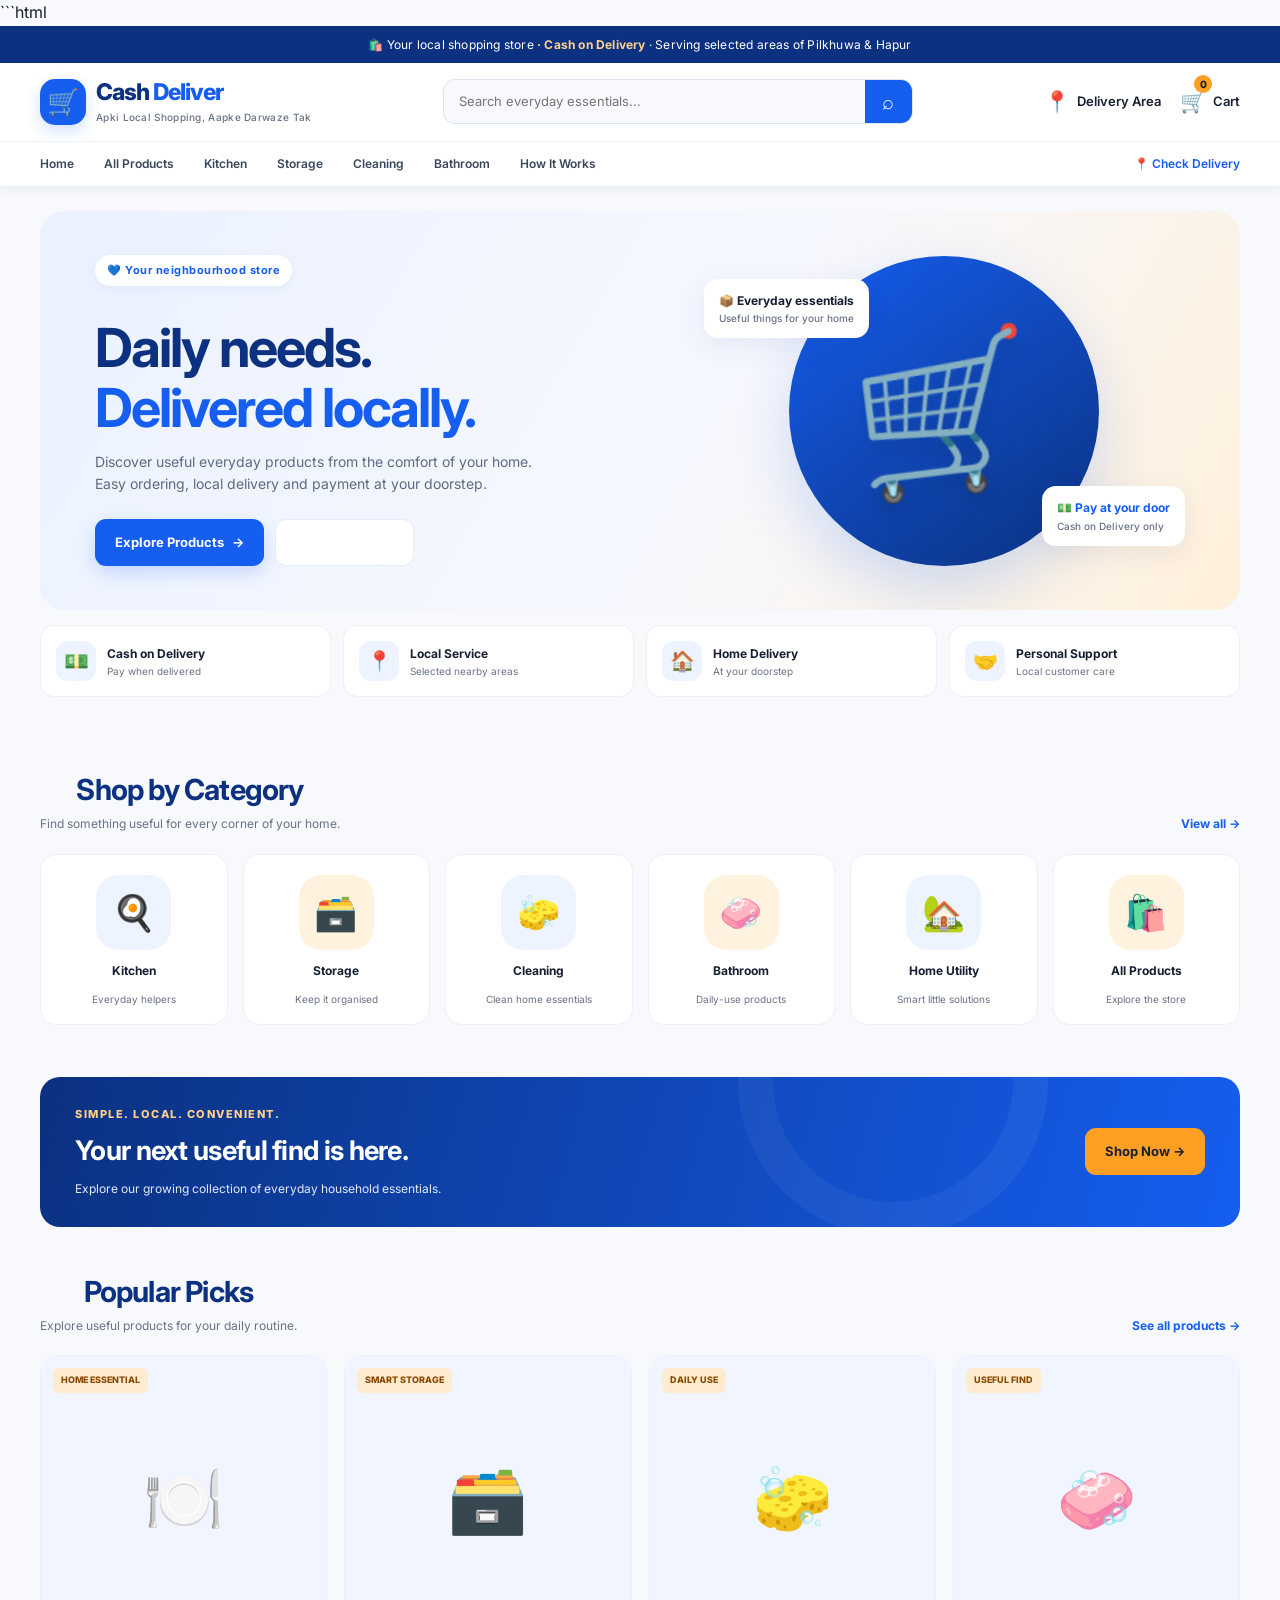
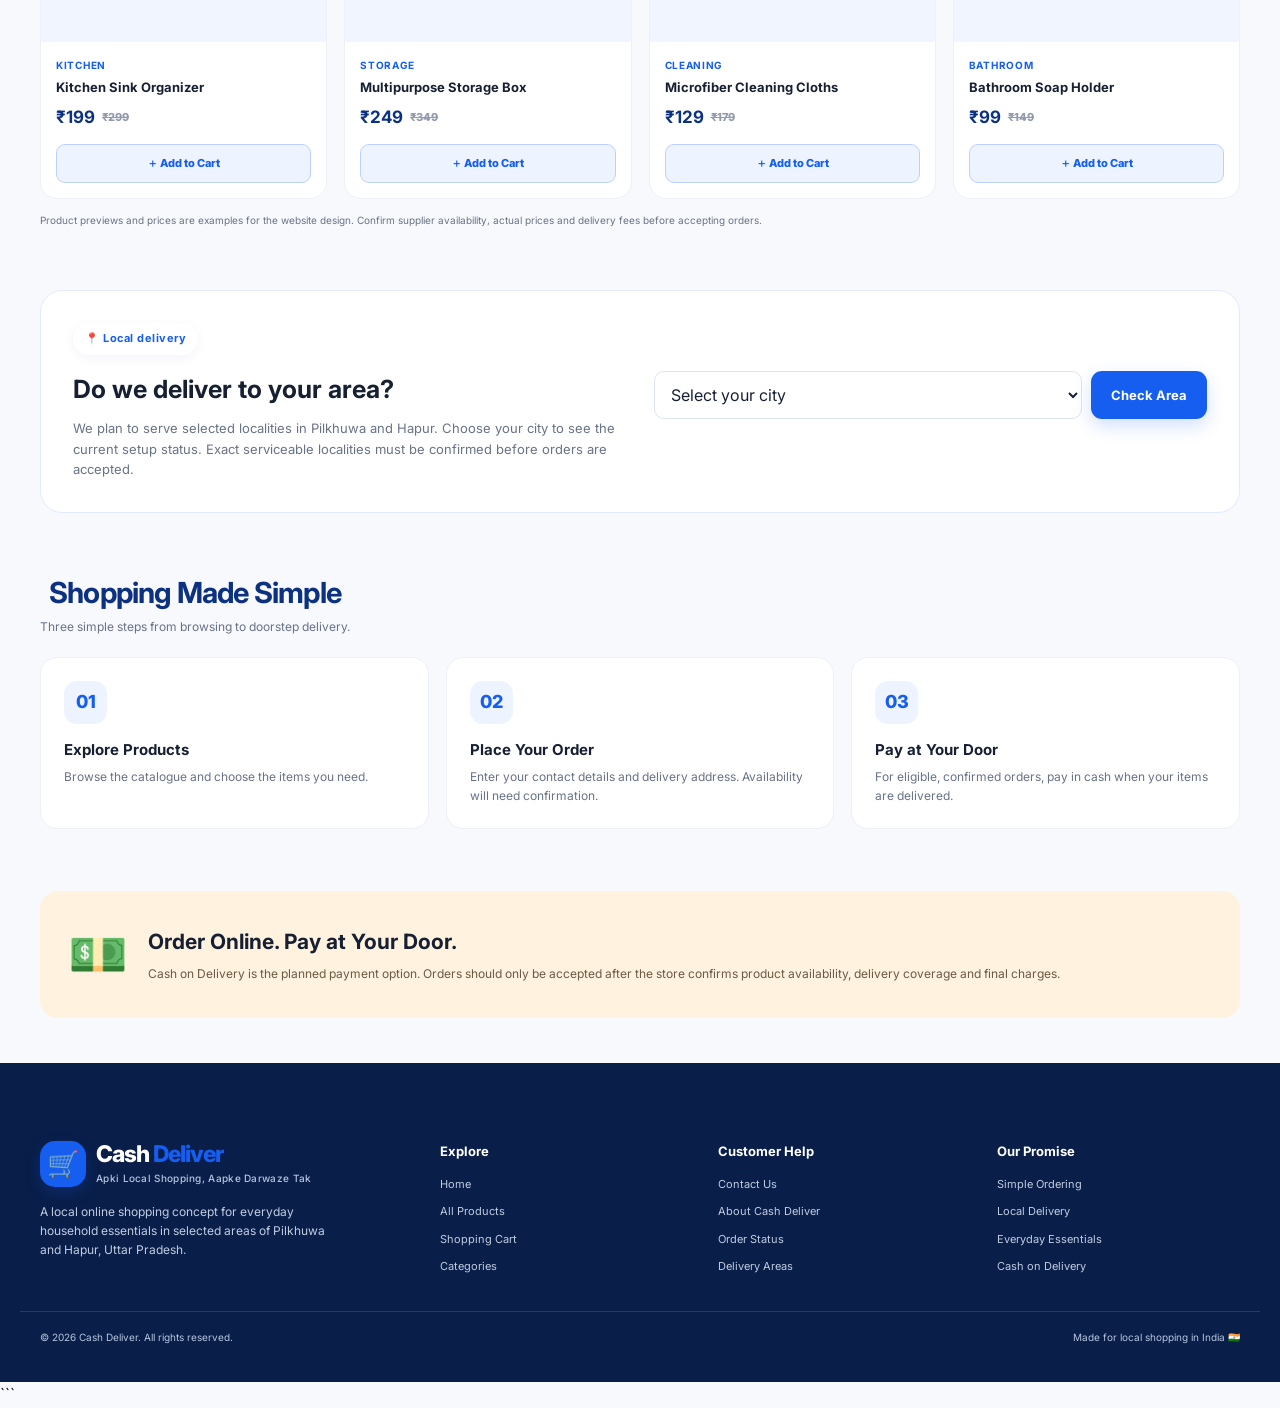
==== index.html @ 57587065 "Update Website" ====
```html
<!DOCTYPE html>
<html lang="en">
<head>
  <meta charset="UTF-8">
  <meta name="viewport" content="width=device-width, initial-scale=1.0">
  <meta name="theme-color" content="#155eef">
  <meta name="description" content="Cash Deliver — shop everyday essentials online in selected areas of Pilkhuwa and Hapur. Pay cash on delivery.">
  <title>Cash Deliver | Apki Local Shopping</title>

  <link rel="preconnect" href="https://fonts.googleapis.com">
  <link rel="preconnect" href="https://fonts.gstatic.com" crossorigin>
  <link href="https://fonts.googleapis.com/css2?family=Inter:wght@400;500;600;700;800&display=swap" rel="stylesheet">
  <link rel="stylesheet" href="css/style.css">

  <style>
    :root {
      --blue: #155eef;
      --dark-blue: #0b3180;
      --orange: #ff9f24;
      --text: #172033;
      --muted: #697386;
      --light: #f5f8ff;
      --border: #e7ebf3;
      --white: #fff;
      --radius: 18px;
      --shadow: 0 8px 28px rgba(25, 57, 112, .08);
    }

    * { box-sizing: border-box; }
    html { scroll-behavior: smooth; scroll-padding-top: 130px; }
    body {
      margin: 0;
      font-family: 'Inter', sans-serif;
      color: var(--text);
      background: #f7f9fd;
      line-height: 1.6;
    }
    a { color: inherit; text-decoration: none; }
    button, input { font: inherit; }
    button, a { -webkit-tap-highlight-color: transparent; }
    img { max-width: 100%; display: block; }

    .container {
      width: min(1200px, calc(100% - 36px));
      margin: auto;
    }

    .announcement {
      background: var(--dark-blue);
      color: white;
      text-align: center;
      padding: 9px 12px;
      font-size: 12px;
      letter-spacing: .2px;
    }
    .announcement strong { color: #ffd18b; }

    .header {
      background: white;
      position: sticky;
      top: 0;
      z-index: 50;
      box-shadow: 0 2px 12px rgba(10, 35, 80, .06);
    }
    .header-main {
      min-height: 78px;
      display: flex;
      align-items: center;
      justify-content: space-between;
      gap: 22px;
    }
    .brand {
      display: inline-flex;
      align-items: center;
      gap: 10px;
      flex-shrink: 0;
    }
    .brand-icon {
      width: 46px;
      height: 46px;
      border-radius: 15px;
      background: var(--blue);
      color: white;
      display: grid;
      place-items: center;
      font-size: 26px;
      box-shadow: 0 6px 15px #155eef30;
    }
    .brand-name {
      font-size: 23px;
      font-weight: 800;
      letter-spacing: -1px;
      line-height: 1.15;
    }
    .brand-name span { color: var(--blue); }
    .brand-tagline {
      display: block;
      color: var(--muted);
      font-size: 10px;
      font-weight: 500;
      letter-spacing: .3px;
      margin-top: 3px;
    }

    .search-form {
      display: flex;
      flex: 1;
      max-width: 470px;
      height: 45px;
      border: 1px solid #dce4f2;
      background: #f7f9fd;
      border-radius: 12px;
      overflow: hidden;
    }
    .search-form input {
      width: 100%;
      min-width: 0;
      padding: 0 15px;
      border: 0;
      outline: none;
      background: transparent;
      color: var(--text);
      font-size: 13px;
    }
    .search-form button {
      width: 52px;
      border: 0;
      background: var(--blue);
      color: white;
      font-size: 20px;
      cursor: pointer;
    }
    .header-actions {
      display: flex;
      align-items: center;
      gap: 19px;
    }
    .header-action {
      display: inline-flex;
      align-items: center;
      gap: 7px;
      font-size: 13px;
      font-weight: 600;
      white-space: nowrap;
    }
    .header-action .symbol { font-size: 21px; }
    .cart-link { position: relative; }
    .cart-count {
      position: absolute;
      top: -10px;
      left: 14px;
      min-width: 18px;
      height: 18px;
      padding: 0 4px;
      display: grid;
      place-items: center;
      border-radius: 99px;
      background: var(--orange);
      color: #182033;
      font-size: 10px;
      font-weight: 800;
    }

    .nav-row { border-top: 1px solid #f0f2f7; }
    .nav {
      display: flex;
      align-items: center;
      gap: 30px;
      min-height: 44px;
      overflow-x: auto;
      scrollbar-width: none;
    }
    .nav::-webkit-scrollbar { display: none; }
    .nav a {
      color: #39465c;
      font-size: 12px;
      font-weight: 600;
      white-space: nowrap;
    }
    .nav a:hover { color: var(--blue); }
    .nav .delivery-nav { margin-left: auto; color: var(--blue); }

    .hero-wrap { padding: 24px 0 14px; }
    .hero {
      position: relative;
      min-height: 390px;
      display: grid;
      grid-template-columns: 1.1fr .9fr;
      align-items: center;
      gap: 20px;
      overflow: hidden;
      padding: 44px 55px;
      border-radius: 25px;
      background: linear-gradient(120deg, #eaf1ff, #f6f8ff 55%, #fff0da);
    }
    .hero-copy { position: relative; z-index: 2; }
    .eyebrow {
      display: inline-flex;
      align-items: center;
      gap: 7px;
      padding: 7px 12px;
      border-radius: 99px;
      background: white;
      color: var(--blue);
      font-size: 11px;
      font-weight: 700;
      box-shadow: 0 3px 12px #0b31800d;
    }
    .hero h1 {
      max-width: 540px;
      margin: 18px 0 14px;
      font-size: clamp(34px, 4.2vw, 55px);
      line-height: 1.1;
      letter-spacing: -2px;
    }
    .hero h1 span { color: var(--blue); }
    .hero p {
      max-width: 440px;
      margin: 0 0 24px;
      color: #5e6b80;
      font-size: 14px;
    }
    .hero-buttons { display: flex; flex-wrap: wrap; gap: 11px; }
    .btn {
      display: inline-flex;
      justify-content: center;
      align-items: center;
      gap: 8px;
      padding: 12px 19px;
      border: 1px solid transparent;
      border-radius: 11px;
      font-size: 13px;
      font-weight: 700;
      cursor: pointer;
      transition: transform .2s, box-shadow .2s;
    }
    .btn:hover { transform: translateY(-2px); }
    .btn-primary {
      color: white;
      background: var(--blue);
      box-shadow: 0 7px 18px #155eef30;
    }
    .btn-secondary { background: white; border-color: var(--border); }
    .hero-art {
      position: relative;
      min-height: 280px;
      display: grid;
      place-items: center;
    }
    .hero-circle {
      width: min(310px, 100%);
      aspect-ratio: 1;
      border-radius: 50%;
      background: linear-gradient(145deg, #155eef, #0b3180);
      display: grid;
      place-items: center;
      box-shadow: 0 25px 60px #155eef30;
    }
    .hero-cart {
      font-size: clamp(90px, 12vw, 150px);
      filter: drop-shadow(0 12px 8px #061e5033);
      transform: rotate(-7deg);
    }
    .floating-note {
      position: absolute;
      padding: 12px 15px;
      border-radius: 14px;
      background: white;
      box-shadow: var(--shadow);
      font-size: 12px;
      font-weight: 700;
    }
    .floating-note small {
      display: block;
      color: var(--muted);
      font-size: 10px;
      font-weight: 500;
    }
    .note-one { top: 23px; left: 0; }
    .note-two { bottom: 20px; right: 0; }
    .note-two strong { color: var(--blue); }

    .trust-strip {
      display: grid;
      grid-template-columns: repeat(4, 1fr);
      gap: 12px;
      margin: 15px 0 34px;
    }
    .trust-item {
      display: flex;
      align-items: center;
      gap: 11px;
      padding: 15px;
      background: white;
      border: 1px solid #edf0f7;
      border-radius: 14px;
    }
    .trust-icon {
      flex-shrink: 0;
      width: 40px;
      height: 40px;
      display: grid;
      place-items: center;
      border-radius: 12px;
      background: #edf3ff;
      font-size: 20px;
    }
    .trust-item strong { display: block; font-size: 12px; }
    .trust-item small { color: var(--muted); font-size: 10px; }

    .section { padding: 27px 0; }
    .section-heading {
      display: flex;
      align-items: end;
      justify-content: space-between;
      gap: 15px;
      margin-bottom: 20px;
    }
    .section-heading h2 {
      margin: 0;
      font-size: clamp(22px, 3vw, 29px);
      line-height: 1.25;
      letter-spacing: -.8px;
    }
    .section-heading p {
      margin: 6px 0 0;
      color: var(--muted);
      font-size: 12px;
    }
    .text-link { color: var(--blue); font-size: 12px; font-weight: 700; }

    .category-grid {
      display: grid;
      grid-template-columns: repeat(6, minmax(0, 1fr));
      gap: 15px;
    }
    .category-card {
      display: flex;
      flex-direction: column;
      align-items: center;
      text-align: center;
      gap: 11px;
      padding: 20px 10px 17px;
      background: white;
      border: 1px solid #edf0f7;
      border-radius: 17px;
      transition: .2s;
    }
    .category-card:hover {
      border-color: #b6ccff;
      transform: translateY(-4px);
      box-shadow: var(--shadow);
    }
    .category-icon {
      width: 75px;
      height: 75px;
      display: grid;
      place-items: center;
      border-radius: 22px;
      background: #eef4ff;
      font-size: 35px;
    }
    .category-card:nth-child(2n) .category-icon { background: #fff3df; }
    .category-card strong { font-size: 12px; }
    .category-card small { color: var(--muted); font-size: 10px; }

    .deal-banner {
      position: relative;
      display: flex;
      align-items: center;
      justify-content: space-between;
      gap: 20px;
      overflow: hidden;
      padding: 29px 35px;
      margin: 25px 0 20px;
      border-radius: 20px;
      background: linear-gradient(105deg, #0b3180, #155eef);
      color: white;
    }
    .deal-banner::after {
      content: "";
      position: absolute;
      width: 240px;
      height: 240px;
      right: 16%;
      top: -150px;
      border: 35px solid #ffffff0c;
      border-radius: 50%;
    }
    .deal-banner > * { position: relative; z-index: 1; }
    .deal-banner .deal-label {
      color: #ffd18b;
      font-size: 11px;
      font-weight: 800;
      text-transform: uppercase;
      letter-spacing: 1.5px;
    }
    .deal-banner h2 { margin: 6px 0; font-size: 27px; letter-spacing: -.7px; }
    .deal-banner p { margin: 0; color: #e2eaff; font-size: 12px; }
    .deal-banner .btn { background: var(--orange); color: #172033; }

    .products-grid {
      display: grid;
      grid-template-columns: repeat(4, minmax(0, 1fr));
      gap: 17px;
    }
    .product-card {
      min-width: 0;
      overflow: hidden;
      border: 1px solid #edf0f7;
      border-radius: 17px;
      background: white;
      transition: .2s;
    }
    .product-card:hover {
      transform: translateY(-4px);
      box-shadow: var(--shadow);
    }
    .product-image {
      position: relative;
      min-height: 180px;
      display: grid;
      place-items: center;
      background: #f1f5ff;
      font-size: 65px;
    }
    .product-badge {
      position: absolute;
      top: 12px;
      left: 12px;
      padding: 5px 8px;
      border-radius: 6px;
      background: #ffebcf;
      color: #8b4a00;
      font-size: 9px;
      font-weight: 800;
    }
    .product-info { padding: 15px; }
    .product-category {
      color: var(--blue);
      font-size: 10px;
      font-weight: 700;
      text-transform: uppercase;
      letter-spacing: .7px;
    }
    .product-info h3 {
      margin: 5px 0 8px;
      font-size: 13px;
      line-height: 1.45;
    }
    .product-price {
      display: flex;
      align-items: center;
      flex-wrap: wrap;
      gap: 7px;
      margin-bottom: 12px;
    }
    .product-price strong { font-size: 17px; }
    .product-price del { color: #929bad; font-size: 11px; }
    .add-button {
      width: 100%;
      padding: 10px;
      border: 1px solid #bcd0ff;
      border-radius: 9px;
      background: #edf3ff;
      color: var(--blue);
      font-size: 11px;
      font-weight: 800;
      cursor: pointer;
    }
    .add-button:hover { background: var(--blue); color: white; }
    .sample-note {
      margin-top: 13px;
      color: var(--muted);
      font-size: 10px;
    }

    .delivery-panel {
      display: grid;
      grid-template-columns: 1fr 1fr;
      gap: 28px;
      align-items: center;
      margin: 35px 0;
      padding: 32px;
      border: 1px solid #e2eaff;
      border-radius: 22px;
      background: white;
    }
    .delivery-panel h2 { margin: 0 0 9px; font-size: 25px; }
    .delivery-panel p { color: var(--muted); font-size: 13px; }
    .delivery-form {
      display: flex;
      gap: 9px;
      flex-wrap: wrap;
    }
    .delivery-form select {
      flex: 1;
      min-width: 160px;
      padding: 12px;
      border: 1px solid #dce4f2;
      border-radius: 10px;
      background: white;
      outline-color: var(--blue);
    }
    .area-message { width: 100%; margin: 4px 0 0; font-size: 12px; }

    .how-grid {
      display: grid;
      grid-template-columns: repeat(3, 1fr);
      gap: 17px;
    }
    .how-card {
      padding: 23px;
      border: 1px solid #edf0f7;
      border-radius: 17px;
      background: white;
    }
    .how-number {
      width: 43px;
      height: 43px;
      display: grid;
      place-items: center;
      border-radius: 13px;
      background: #edf3ff;
      color: var(--blue);
      font-size: 18px;
      font-weight: 800;
    }
    .how-card h3 { margin: 14px 0 5px; font-size: 15px; }
    .how-card p { margin: 0; color: var(--muted); font-size: 12px; }

    .cod-panel {
      display: flex;
      align-items: center;
      gap: 20px;
      margin: 35px 0;
      padding: 25px 28px;
      border-radius: 18px;
      background: #fff2df;
    }
    .cod-emoji { font-size: 48px; }
    .cod-panel h2 { margin: 0 0 5px; font-size: 21px; }
    .cod-panel p { margin: 0; color: #6d5a43; font-size: 12px; }

    .footer {
      margin-top: 45px;
      background: #091e49;
      color: white;
    }
    .footer-main {
      display: grid;
      grid-template-columns: 1.5fr 1fr 1fr 1fr;
      gap: 35px;
      padding-top: 43px;
      padding-bottom: 35px;
    }
    .footer .brand-name { color: white; }
    .footer .brand-tagline { color: #b7c5e0; }
    .footer-about {
      max-width: 290px;
      margin: 15px 0;
      color: #c0cce2;
      font-size: 12px;
    }
    .footer h3 { margin: 0 0 14px; font-size: 13px; }
    .footer-links { display: grid; gap: 10px; }
    .footer-links a { color: #c0cce2; font-size: 11px; }
    .footer-links a:hover { color: white; }
    .footer-bottom {
      border-top: 1px solid #ffffff20;
      padding: 17px 0;
      color: #b7c5e0;
      font-size: 10px;
    }
    .footer-bottom-inner {
      display: flex;
      justify-content: space-between;
      flex-wrap: wrap;
      gap: 10px;
    }

    .mobile-bottom {
      display: none;
    }

    @media (max-width: 900px) {
      .header-main { gap: 13px; }
      .brand-name { font-size: 20px; }
      .header-actions { gap: 13px; }
      .header-action .action-text { display: none; }
      .hero { padding: 35px; min-height: 340px; }
      .hero-circle { width: 240px; }
      .category-grid { grid-template-columns: repeat(3, minmax(0, 1fr)); }
      .products-grid { grid-template-columns: repeat(3, minmax(0, 1fr)); }
      .trust-strip { grid-template-columns: repeat(2, 1fr); }
      .footer-main { grid-template-columns: repeat(2, 1fr); }
    }

    @media (max-width: 600px) {
      html { scroll-padding-top: 115px; }
      .container { width: calc(100% - 24px); }
      .announcement { font-size: 10px; padding: 8px; }
      .header-main {
        min-height: auto;
        padding: 12px 0;
        flex-wrap: wrap;
        gap: 12px;
      }
      .brand-icon { width: 39px; height: 39px; border-radius: 12px; font-size: 22px; }
      .brand-name { font-size: 19px; }
      .brand-tagline { font-size: 9px; }
      .header-actions { margin-left: auto; }
      .search-form { order: 3; flex: 0 0 100%; max-width: none; height: 42px; }
      .nav { gap: 22px; min-height: 40px; }
      .nav .delivery-nav { margin-left: 0; }
      .hero-wrap { padding-top: 13px; }
      .hero {
        grid-template-columns: 1fr;
        padding: 27px 22px 22px;
        gap: 4px;
        border-radius: 19px;
      }
      .hero h1 { font-size: 36px; letter-spacing: -1.5px; margin-top: 14px; }
      .hero p { font-size: 12px; }
      .hero-art { min-height: 205px; }
      .hero-circle { width: 185px; }
      .hero-cart { font-size: 90px; }
      .note-one { top: 12px; left: 0; }
      .note-two { bottom: 7px; right: 0; }
      .floating-note { padding: 9px 11px; font-size: 10px; }
      .trust-strip { gap: 8px; margin-bottom: 18px; }
      .trust-item { padding: 10px; gap: 8px; }
      .trust-icon { width: 34px; height: 34px; font-size: 17px; }
      .trust-item strong { font-size: 10px; }
      .trust-item small { font-size: 9px; }
      .section { padding: 19px 0; }
      .section-heading { margin-bottom: 14px; }
      .section-heading h2 { font-size: 22px; }
      .section-heading p { font-size: 11px; }
      .text-link { font-size: 11px; }
      .category-grid { grid-template-columns: repeat(3, minmax(0, 1fr)); gap: 9px; }
      .category-card { padding: 13px 5px; gap: 7px; border-radius: 13px; }
      .category-icon { width: 57px; height: 57px; border-radius: 16px; font-size: 27px; }
      .category-card strong { font-size: 10px; }
      .category-card small { font-size: 9px; }
      .deal-banner { padding: 23px 19px; border-radius: 16px; }
      .deal-banner h2 { font-size: 21px; }
      .deal-banner p { font-size: 10px; max-width: 230px; }
      .deal-banner .btn { padding: 10px 12px; font-size: 11px; }
      .products-grid { grid-template-columns: repeat(2, minmax(0, 1fr)); gap: 10px; }
      .product-image { min-height: 135px; font-size: 52px; }
      .product-info { padding: 11px; }
      .product-info h3 { font-size: 11px; min-height: 32px; }
      .product-price strong { font-size: 15px; }
      .product-price del { font-size: 10px; }
      .add-button { padding: 9px 5px; font-size: 10px; }
      .delivery-panel { grid-template-columns: 1fr; gap: 12px; padding: 21px; margin: 24px 0; }
      .delivery-panel h2 { font-size: 22px; }
      .delivery-panel p { font-size: 12px; }
      .delivery-form select { min-width: 0; width: 100%; }
      .delivery-form .btn { width: 100%; }
      .how-grid { grid-template-columns: 1fr; gap: 10px; }
      .how-card { padding: 17px; }
      .how-card h3 { margin-top: 10px; }
      .cod-panel { align-items: flex-start; gap: 13px; padding: 19px; margin: 24px 0; }
      .cod-emoji { font-size: 35px; }
      .cod-panel h2 { font-size: 18px; }
      .cod-panel p { font-size: 11px; }
      .footer-main { grid-template-columns: repeat(2, minmax(0, 1fr)); gap: 26px 16px; padding-top: 30px; }
      .footer-main > div:first-child { grid-column: 1 / -1; }
      .footer-bottom-inner { justify-content: center; text-align: center; }
      .mobile-bottom {
        position: fixed;
        bottom: 0;
        left: 0;
        right: 0;
        z-index: 60;
        display: grid;
        grid-template-columns: repeat(4, 1fr);
        padding: 8px 3px calc(8px + env(safe-area-inset-bottom));
        border-top: 1px solid var(--border);
        background: #ffffffed;
        backdrop-filter: blur(12px);
      }
      .mobile-bottom a {
        display: grid;
        justify-items: center;
        gap: 2px;
        color: #596579;
        font-size: 9px;
        font-weight: 600;
      }
      .mobile-bottom .mobile-icon { font-size: 20px; line-height: 1.4; }
      .mobile-bottom a.active { color: var(--blue); }
      body { padding-bottom: 67px; }
    }
  </style>
</head>

<body>
  <div class="announcement">
    🛍️ Your local shopping store <strong>· Cash on Delivery</strong> · Serving selected areas of Pilkhuwa & Hapur
  </div>

  <header class="header">
    <div class="container header-main">
      <a class="brand" href="index.html" aria-label="Cash Deliver home">
        <div class="brand-icon">🛒</div>
        <div>
          <div class="brand-name">Cash <span>Deliver</span></div>
          <span class="brand-tagline">Apki Local Shopping, Aapke Darwaze Tak</span>
        </div>
      </a>

      <form class="search-form" id="search-form" role="search">
        <input id="search-input" type="search" placeholder="Search everyday essentials..." aria-label="Search products">
        <button type="submit" aria-label="Search">⌕</button>
      </form>

      <div class="header-actions">
        <a class="header-action" href="#delivery">
          <span class="symbol">📍</span>
          <span class="action-text">Delivery Area</span>
        </a>
        <a class="header-action cart-link" href="cart.html">
          <span class="symbol">🛒</span>
          <span class="action-text">Cart</span>
          <span class="cart-count" id="cart-count">0</span>
        </a>
      </div>
    </div>

    <div class="nav-row">
      <nav class="container nav" aria-label="Main navigation">
        <a href="index.html">Home</a>
        <a href="shop.html">All Products</a>
        <a href="shop.html?category=kitchen">Kitchen</a>
        <a href="shop.html?category=storage">Storage</a>
        <a href="shop.html?category=cleaning">Cleaning</a>
        <a href="shop.html?category=bathroom">Bathroom</a>
        <a href="#how-it-works">How It Works</a>
        <a class="delivery-nav" href="#delivery">📍 Check Delivery</a>
      </nav>
    </div>
  </header>

  <main>
    <!-- HERO -->
    <section class="hero-wrap">
      <div class="container">
        <div class="hero">
          <div class="hero-copy">
            <span class="eyebrow">💙 Your neighbourhood store</span>
            <h1>Daily needs.<br><span>Delivered locally.</span></h1>
            <p>Discover useful everyday products from the comfort of your home. Easy ordering, local delivery and payment at your doorstep.</p>
            <div class="hero-buttons">
              <a href="shop.html" class="btn btn-primary">Explore Products <span>→</span></a>
              <a href="#delivery" class="btn btn-secondary">Check My Area</a>
            </div>
          </div>

          <div class="hero-art" aria-label="Shopping cart illustration">
            <div class="hero-circle">
              <div class="hero-cart">🛒</div>
            </div>
            <div class="floating-note note-one">📦 Everyday essentials<small>Useful things for your home</small></div>
            <div class="floating-note note-two">💵 <strong>Pay at your door</strong><small>Cash on Delivery only</small></div>
          </div>
        </div>

        <div class="trust-strip">
          <div class="trust-item">
            <div class="trust-icon">💵</div>
            <div><strong>Cash on Delivery</strong><small>Pay when delivered</small></div>
          </div>
          <div class="trust-item">
            <div class="trust-icon">📍</div>
            <div><strong>Local Service</strong><small>Selected nearby areas</small></div>
          </div>
          <div class="trust-item">
            <div class="trust-icon">🏠</div>
            <div><strong>Home Delivery</strong><small>At your doorstep</small></div>
          </div>
          <div class="trust-item">
            <div class="trust-icon">🤝</div>
            <div><strong>Personal Support</strong><small>Local customer care</small></div>
          </div>
        </div>
      </div>
    </section>

    <!-- CATEGORIES -->
    <section class="section" id="categories">
      <div class="container">
        <div class="section-heading">
          <div>
            <h2>Shop by Category</h2>
            <p>Find something useful for every corner of your home.</p>
          </div>
          <a href="shop.html" class="text-link">View all →</a>
        </div>

        <div class="category-grid">
          <a href="shop.html?category=kitchen" class="category-card">
            <div class="category-icon">🍳</div>
            <strong>Kitchen</strong>
            <small>Everyday helpers</small>
          </a>
          <a href="shop.html?category=storage" class="category-card">
            <div class="category-icon">🗃️</div>
            <strong>Storage</strong>
            <small>Keep it organised</small>
          </a>
          <a href="shop.html?category=cleaning" class="category-card">
            <div class="category-icon">🧽</div>
            <strong>Cleaning</strong>
            <small>Clean home essentials</small>
          </a>
          <a href="shop.html?category=bathroom" class="category-card">
            <div class="category-icon">🧼</div>
            <strong>Bathroom</strong>
            <small>Daily-use products</small>
          </a>
          <a href="shop.html?category=home" class="category-card">
            <div class="category-icon">🏡</div>
            <strong>Home Utility</strong>
            <small>Smart little solutions</small>
          </a>
          <a href="shop.html?category=all" class="category-card">
            <div class="category-icon">🛍️</div>
            <strong>All Products</strong>
            <small>Explore the store</small>
          </a>
        </div>
      </div>
    </section>

    <!-- PROMOTION -->
    <section class="container">
      <div class="deal-banner">
        <div>
          <div class="deal-label">Simple. Local. Convenient.</div>
          <h2>Your next useful find is here.</h2>
          <p>Explore our growing collection of everyday household essentials.</p>
        </div>
        <a href="shop.html" class="btn">Shop Now →</a>
      </div>
    </section>

    <!-- FEATURED PRODUCTS -->
    <section class="section" id="featured">
      <div class="container">
        <div class="section-heading">
          <div>
            <h2>Popular Picks</h2>
            <p>Explore useful products for your daily routine.</p>
          </div>
          <a href="shop.html" class="text-link">See all products →</a>
        </div>

        <!-- Product cards are sample previews until the catalogue is verified. -->
        <div class="products-grid" id="product-grid">
          <article class="product-card">
            <div class="product-image">
              <span class="product-badge">HOME ESSENTIAL</span>
              🍽️
            </div>
            <div class="product-info">
              <div class="product-category">Kitchen</div>
              <h3>Kitchen Sink Organizer</h3>
              <div class="product-price"><strong>₹199</strong><del>₹299</del></div>
              <button class="add-button" type="button" data-add-product="1">＋ Add to Cart</button>
            </div>
          </article>

          <article class="product-card">
            <div class="product-image">
              <span class="product-badge">SMART STORAGE</span>
              🗃️
            </div>
            <div class="product-info">
              <div class="product-category">Storage</div>
              <h3>Multipurpose Storage Box</h3>
              <div class="product-price"><strong>₹249</strong><del>₹349</del></div>
              <button class="add-button" type="button" data-add-product="2">＋ Add to Cart</button>
            </div>
          </article>

          <article class="product-card">
            <div class="product-image">
              <span class="product-badge">DAILY USE</span>
              🧽
            </div>
            <div class="product-info">
              <div class="product-category">Cleaning</div>
              <h3>Microfiber Cleaning Cloths</h3>
              <div class="product-price"><strong>₹129</strong><del>₹179</del></div>
              <button class="add-button" type="button" data-add-product="3">＋ Add to Cart</button>
            </div>
          </article>

          <article class="product-card">
            <div class="product-image">
              <span class="product-badge">USEFUL FIND</span>
              🧼
            </div>
            <div class="product-info">
              <div class="product-category">Bathroom</div>
              <h3>Bathroom Soap Holder</h3>
              <div class="product-price"><strong>₹99</strong><del>₹149</del></div>
              <button class="add-button" type="button" data-add-product="4">＋ Add to Cart</button>
            </div>
          </article>
        </div>

        <p class="sample-note">Product previews and prices are examples for the website design. Confirm supplier availability, actual prices and delivery fees before accepting orders.</p>
      </div>
    </section>

    <!-- DELIVERY CHECKER -->
    <section class="container" id="delivery">
      <div class="delivery-panel">
        <div>
          <span class="eyebrow">📍 Local delivery</span>
          <h2>Do we deliver to your area?</h2>
          <p>We plan to serve selected localities in Pilkhuwa and Hapur. Choose your city to see the current setup status. Exact serviceable localities must be confirmed before orders are accepted.</p>
        </div>

        <form class="delivery-form" id="area-form">
          <select id="area-select" aria-label="Choose your city" required>
            <option value="">Select your city</option>
            <option value="Pilkhuwa">Pilkhuwa</option>
            <option value="Hapur">Hapur</option>
          </select>
          <button class="btn btn-primary" type="submit">Check Area</button>
          <p class="area-message" id="area-message" aria-live="polite"></p>
        </form>
      </div>
    </section>

    <!-- HOW IT WORKS -->
    <section class="section" id="how-it-works">
      <div class="container">
        <div class="section-heading">
          <div>
            <h2>Shopping Made Simple</h2>
            <p>Three simple steps from browsing to doorstep delivery.</p>
          </div>
        </div>

        <div class="how-grid">
          <div class="how-card">
            <div class="how-number">01</div>
            <h3>Explore Products</h3>
            <p>Browse the catalogue and choose the items you need.</p>
          </div>
          <div class="how-card">
            <div class="how-number">02</div>
            <h3>Place Your Order</h3>
            <p>Enter your contact details and delivery address. Availability will need confirmation.</p>
          </div>
          <div class="how-card">
            <div class="how-number">03</div>
            <h3>Pay at Your Door</h3>
            <p>For eligible, confirmed orders, pay in cash when your items are delivered.</p>
          </div>
        </div>
      </div>
    </section>

    <!-- CASH ON DELIVERY -->
    <section class="container">
      <div class="cod-panel">
        <div class="cod-emoji">💵</div>
        <div>
          <h2>Order Online. Pay at Your Door.</h2>
          <p>Cash on Delivery is the planned payment option. Orders should only be accepted after the store confirms product availability, delivery coverage and final charges.</p>
        </div>
      </div>
    </section>
  </main>

  <!-- FOOTER -->
  <footer class="footer" id="contact">
    <div class="container footer-main">
      <div>
        <a class="brand" href="index.html">
          <div class="brand-icon">🛒</div>
          <div>
            <div class="brand-name">Cash <span>Deliver</span></div>
            <span class="brand-tagline">Apki Local Shopping, Aapke Darwaze Tak</span>
          </div>
        </a>
        <p class="footer-about">A local online shopping concept for everyday household essentials in selected areas of Pilkhuwa and Hapur, Uttar Pradesh.</p>
      </div>

      <div>
        <h3>Explore</h3>
        <div class="footer-links">
          <a href="index.html">Home</a>
          <a href="shop.html">All Products</a>
          <a href="cart.html">Shopping Cart</a>
          <a href="#categories">Categories</a>
        </div>
      </div>

      <div>
        <h3>Customer Help</h3>
        <div class="footer-links">
          <a href="contact.html">Contact Us</a>
          <a href="about.html">About Cash Deliver</a>
          <a href="orders.html">Order Status</a>
          <a href="#delivery">Delivery Areas</a>
        </div>
      </div>

      <div>
        <h3>Our Promise</h3>
        <div class="footer-links">
          <a href="#how-it-works">Simple Ordering</a>
          <a href="#delivery">Local Delivery</a>
          <a href="#featured">Everyday Essentials</a>
          <a href="#contact">Cash on Delivery</a>
        </div>
      </div>
    </div>

    <div class="footer-bottom">
      <div class="container footer-bottom-inner">
        <span>© <span id="current-year"></span> Cash Deliver. All rights reserved.</span>
        <span>Made for local shopping in India 🇮🇳</span>
      </div>
    </div>
  </footer>

  <!-- MOBILE NAVIGATION -->
  <nav class="mobile-bottom" aria-label="Mobile navigation">
    <a class="active" href="index.html"><span class="mobile-icon">⌂</span>Home</a>
    <a href="shop.html"><span class="mobile-icon">▦</span>Shop</a>
    <a href="cart.html" class="cart-link"><span class="mobile-icon">🛒</span>Cart <span id="mobile-cart-count">0</span></a>
    <a href="#delivery"><span class="mobile-icon">📍</span>Delivery</a>
  </nav>

  <script>
    // These are sample products for the prototype.
    // Keep product IDs and prices consistent across shop.html and cart.js.
    const homeProducts = [
      { id: 1, name: "Kitchen Sink Organizer", price: 199, category: "kitchen", emoji: "🍽️" },
      { id: 2, name: "Multipurpose Storage Box", price: 249, category: "storage", emoji: "🗃️" },
      { id: 3, name: "Microfiber Cleaning Cloths", price: 129, category: "cleaning", emoji: "🧽" },
      { id: 4, name: "Bathroom Soap Holder", price: 99, category: "bathroom", emoji: "🧼" }
    ];

    const CART_KEY = "cashDeliverCart";

    function readCart() {
      try {
        const value = JSON.parse(localStorage.getItem(CART_KEY) || "[]");
        return Array.isArray(value) ? value : [];
      } catch {
        return [];
      }
    }

    function saveCart(cart) {
      localStorage.setItem(CART_KEY, JSON.stringify(cart));
      updateCartCount();
    }

    function updateCartCount() {
      const count = readCart().reduce((sum, item) => {
        return sum + Math.max(0, Number(item.quantity) || 0);
      }, 0);

      document.querySelectorAll("#cart-count, #mobile-cart-count").forEach(el => {
        el.textContent = count;
      });
    }

    document.querySelectorAll("[data-add-product]").forEach(button => {
      button.addEventListener("click", () => {
        const id = Number(button.dataset.addProduct);
        const product = homeProducts.find(item => item.id === id);
        if (!product) return;

        const cart = readCart();
        const existing = cart.find(item => Number(item.id) === id);

        if (existing) {
          existing.quantity = Math.min(20, (Number(existing.quantity) || 0) + 1);
        } else {
          cart.push({ ...product, quantity: 1 });
        }

        saveCart(cart);
        const oldText = button.textContent;
        button.textContent = "✓ Added";
        window.setTimeout(() => button.textContent = oldText, 1000);
      });
    });

    document.getElementById("search-form").addEventListener("submit", event => {
      event.preventDefault();
      const query = document.getElementById("search-input").value.trim();
      if (!query) {
        window.location.href = "shop.html";
        return;
      }
      window.location.href = "shop.html?q=" + encodeURIComponent(query);
    });

    document.getElementById("area-form").addEventListener("submit", event => {
      event.preventDefault();
      const city = document.getElementById("area-select").value;
      const message = document.getElementById("area-message");

      if (!city) {
        message.textContent = "Please select your city.";
        message.style.color = "#b42318";
        return;
      }

      message.textContent =
        "We are planning service in " + city +
        ". Your exact locality and delivery availability must be confirmed before ordering.";
      message.style.color = "#155eef";
    });

    document.getElementById("current-year").textContent = new Date().getFullYear();
    updateCartCount();
  </script>
</body>
</html>
```
---- css/style.css ----
/* ========================================
   CASH DELIVER — MAIN STYLESHEET
   Theme: White + Royal Blue + Orange
======================================== */

:root {
  --blue: #155eef;
  --dark-blue: #0b3180;
  --light-blue: #eef4ff;
  --orange: #ffab36;
  --text: #17233b;
  --muted: #68758b;
  --white: #ffffff;
  --background: #f7f9fd;
  --border: #e4eaf3;
  --success: #16834a;
  --danger: #d92d20;
  --shadow: 0 8px 28px rgba(20, 49, 100, 0.07);
  --radius: 16px;
}

/* Reset */
* {
  margin: 0;
  padding: 0;
  box-sizing: border-box;
}

html {
  scroll-behavior: smooth;
  scroll-padding-top: 100px;
}

body {
  font-family: Arial, Helvetica, sans-serif;
  background: var(--background);
  color: var(--text);
  line-height: 1.6;
}

img {
  display: block;
  max-width: 100%;
}

a {
  color: inherit;
  text-decoration: none;
}

button,
input,
textarea,
select {
  font: inherit;
}

button {
  cursor: pointer;
}

button:disabled {
  opacity: 0.55;
  cursor: not-allowed;
}

.container {
  width: min(1120px, 100% - 40px);
  margin-inline: auto;
}

/* Announcement Bar */
.topbar {
  background: var(--dark-blue);
  color: var(--white);
  text-align: center;
  padding: 9px 12px;
  font-size: 13px;
}

/* Header */
.site-header,
header {
  background: var(--white);
  border-bottom: 1px solid var(--border);
  position: sticky;
  top: 0;
  z-index: 100;
}

.navbar {
  width: min(1120px, 100% - 40px);
  min-height: 76px;
  margin-inline: auto;
  display: flex;
  align-items: center;
  justify-content: space-between;
  gap: 20px;
}

.brand {
  display: flex;
  align-items: center;
  gap: 10px;
  color: var(--dark-blue);
  font-size: 22px;
  font-weight: 800;
  white-space: nowrap;
}

.brand-icon {
  width: 44px;
  height: 44px;
  display: grid;
  place-items: center;
  background: var(--blue);
  color: var(--white);
  border-radius: 13px;
  font-size: 23px;
  flex-shrink: 0;
}

.brand small {
  display: block;
  color: var(--muted);
  font-size: 10px;
  letter-spacing: 1px;
  font-weight: 600;
}

nav,
.nav-links {
  display: flex;
  align-items: center;
  gap: 20px;
}

nav a,
.nav-links a {
  color: var(--text);
  font-size: 14px;
  font-weight: 600;
  transition: color 0.2s ease;
}

nav a:hover,
nav a.active,
.nav-links a:hover {
  color: var(--blue);
}

.menu-btn,
.mobile-menu {
  display: none;
  background: var(--light-blue);
  color: var(--dark-blue);
  border: 0;
  border-radius: 9px;
  padding: 10px 13px;
  font-weight: 700;
}

/* Buttons */
.btn,
.primary-btn,
.nav-button {
  display: inline-flex;
  justify-content: center;
  align-items: center;
  gap: 8px;
  padding: 12px 19px;
  background: var(--blue);
  color: var(--white);
  border: 1px solid var(--blue);
  border-radius: 10px;
  font-weight: 700;
  transition: 0.2s ease;
}

.btn:hover,
.primary-btn:hover,
.nav-button:hover {
  background: var(--dark-blue);
  border-color: var(--dark-blue);
  transform: translateY(-1px);
}

.btn-orange {
  background: var(--orange);
  color: var(--text);
  border-color: var(--orange);
}

.btn-orange:hover {
  background: #f59a1b;
  border-color: #f59a1b;
}

.btn-outline {
  background: transparent;
  color: var(--blue);
  border-color: var(--blue);
}

.btn-outline:hover {
  background: var(--light-blue);
  color: var(--dark-blue);
}

/* Page Hero */
.page-hero,
.hero {
  background: linear-gradient(120deg, #eaf1ff, #ffffff);
  padding: 65px 20px;
}

.page-hero {
  text-align: center;
}

.hero-content {
  width: min(1120px, 100% - 40px);
  margin-inline: auto;
}

.eyebrow {
  display: inline-block;
  background: #dce8ff;
  color: var(--blue);
  padding: 6px 13px;
  border-radius: 30px;
  font-size: 12px;
  font-weight: 800;
  letter-spacing: 0.5px;
  margin-bottom: 14px;
}

.hero h1,
.page-hero h1 {
  color: var(--dark-blue);
  font-size: clamp(30px, 5vw, 48px);
  line-height: 1.2;
  margin-bottom: 16px;
}

.hero p,
.page-hero p {
  max-width: 650px;
  margin-inline: auto;
  color: var(--muted);
}

.hero-actions {
  display: flex;
  flex-wrap: wrap;
  justify-content: center;
  gap: 12px;
  margin-top: 25px;
}

/* Sections */
.section {
  padding: 60px 0;
}

.section-heading {
  text-align: center;
  margin-bottom: 30px;
}

.section-heading h2 {
  color: var(--dark-blue);
  font-size: clamp(24px, 3vw, 34px);
  margin-bottom: 8px;
}

.section-heading p {
  color: var(--muted);
  font-size: 14px;
}

/* Cards and Grids */
.grid {
  display: grid;
  gap: 20px;
}

.grid-2 {
  grid-template-columns: repeat(2, minmax(0, 1fr));
}

.grid-3 {
  grid-template-columns: repeat(3, minmax(0, 1fr));
}

.grid-4 {
  grid-template-columns: repeat(4, minmax(0, 1fr));
}

.card,
.panel {
  background: var(--white);
  border: 1px solid var(--border);
  border-radius: var(--radius);
  padding: 22px;
  box-shadow: var(--shadow);
}

.card h3,
.panel h2 {
  color: var(--dark-blue);
  margin-bottom: 8px;
}

.card p,
.panel p {
  color: var(--muted);
  font-size: 14px;
}

/* Product Cards */
.product-card {
  background: var(--white);
  border: 1px solid var(--border);
  border-radius: var(--radius);
  overflow: hidden;
  transition: transform 0.2s ease, box-shadow 0.2s ease;
}

.product-card:hover {
  transform: translateY(-4px);
  box-shadow: var(--shadow);
}

.product-image {
  aspect-ratio: 1 / 1;
  background: var(--light-blue);
  display: grid;
  place-items: center;
  overflow: hidden;
}

.product-image img {
  width: 100%;
  height: 100%;
  object-fit: cover;
}

.product-info {
  padding: 16px;
}

.product-info h3 {
  color: var(--text);
  font-size: 15px;
  margin-bottom: 6px;
}

.product-price {
  color: var(--dark-blue);
  font-size: 20px;
  font-weight: 800;
  margin: 8px 0 12px;
}

.product-price small {
  color: var(--muted);
  font-size: 12px;
  font-weight: 400;
}

.product-card .btn {
  width: 100%;
}

/* Forms */
.form-group {
  margin-bottom: 17px;
}

label {
  display: block;
  color: var(--text);
  font-size: 13px;
  font-weight: 700;
  margin-bottom: 7px;
}

input,
textarea,
select {
  width: 100%;
  padding: 12px 13px;
  border: 1px solid #dce3ef;
  border-radius: 10px;
  outline: none;
  background: var(--white);
  color: var(--text);
}

input:focus,
textarea:focus,
select:focus {
  border-color: var(--blue);
  box-shadow: 0 0 0 3px rgba(21, 94, 239, 0.1);
}

textarea {
  min-height: 120px;
  resize: vertical;
}

.form-status {
  margin-top: 12px;
  color: var(--dark-blue);
  font-size: 13px;
}

/* Search and Filters */
.search-box {
  display: flex;
  align-items: center;
  gap: 10px;
  background: var(--white);
  border: 1px solid var(--border);
  border-radius: 12px;
  padding: 8px 12px;
}

.search-box input {
  border: 0;
  box-shadow: none;
  outline: none;
}

.filters {
  display: flex;
  flex-wrap: wrap;
  gap: 12px;
  margin: 22px 0;
}

.filters select {
  width: auto;
  min-width: 150px;
}

.filter-chip {
  border: 1px solid var(--border);
  background: var(--white);
  color: var(--text);
  padding: 8px 14px;
  border-radius: 30px;
  cursor: pointer;
}

.filter-chip.active,
.filter-chip:hover {
  background: var(--blue);
  color: var(--white);
  border-color: var(--blue);
}

/* Cart and Checkout */
.cart-layout {
  display: grid;
  grid-template-columns: minmax(0, 1.6fr) minmax(260px, 1fr);
  gap: 24px;
  align-items: start;
}

.cart-item {
  display: flex;
  align-items: center;
  gap: 15px;
  padding: 17px 0;
  border-bottom: 1px solid var(--border);
}

.cart-item:last-child {
  border-bottom: 0;
}

.cart-item img {
  width: 80px;
  height: 80px;
  object-fit: cover;
  border-radius: 10px;
  background: var(--light-blue);
}

.quantity-control {
  display: flex;
  align-items: center;
  gap: 10px;
}

.quantity-control button {
  width: 30px;
  height: 30px;
  border: 1px solid var(--border);
  background: var(--white);
  border-radius: 7px;
}

.summary-row {
  display: flex;
  justify-content: space-between;
  gap: 15px;
  padding: 10px 0;
  font-size: 14px;
}

.summary-total {
  border-top: 1px solid var(--border);
  margin-top: 10px;
  padding-top: 17px;
  font-size: 19px;
  font-weight: 800;
  color: var(--dark-blue);
}

.empty-state {
  text-align: center;
  padding: 40px 20px;
}

.empty-state h2 {
  color: var(--dark-blue);
  margin-bottom: 10px;
}

.empty-state p {
  color: var(--muted);
  margin-bottom: 20px;
}

/* Notices and Badges */
.notice {
  padding: 15px 17px;
  border-radius: 12px;
  background: #fff7e9;
  border: 1px solid #ffe0ae;
  color: #75460c;
  font-size: 13px;
}

.success-message {
  color: var(--success);
  background: #eaf8ef;
  border: 1px solid #b9e8ca;
  padding: 13px;
  border-radius: 10px;
}

.error-message {
  color: var(--danger);
  background: #fff0ef;
  border: 1px solid #ffd2cf;
  padding: 13px;
  border-radius: 10px;
}

.badge {
  display: inline-block;
  padding: 4px 9px;
  border-radius: 30px;
  background: var(--light-blue);
  color: var(--blue);
  font-size: 11px;
  font-weight: 800;
}

/* FAQ */
.faq-list {
  display: grid;
  grid-template-columns: repeat(2, minmax(0, 1fr));
  gap: 15px;
}

details {
  background: var(--white);
  border: 1px solid var(--border);
  border-radius: 12px;
  padding: 17px;
}

summary {
  color: var(--dark-blue);
  cursor: pointer;
  font-weight: 700;
  font-size: 14px;
}

details p {
  color: var(--muted);
  margin-top: 12px;
  font-size: 13px;
}

/* Call to Action */
.bottom-cta {
  background: var(--dark-blue);
  color: var(--white);
  padding: 30px;
  border-radius: 18px;
  display: flex;
  align-items: center;
  justify-content: space-between;
  gap: 20px;
}

.bottom-cta h2 {
  margin-bottom: 5px;
}

.bottom-cta p {
  color: #d7e3ff;
  font-size: 14px;
}

/* Footer */
footer,
.site-footer {
  background: #081d49;
  color: var(--white);
  padding: 35px 20px 20px;
  margin-top: 45px;
}

.footer-inner {
  width: min(1120px, 100%);
  margin-inline: auto;
  display: flex;
  justify-content: space-between;
  flex-wrap: wrap;
  gap: 25px;
}

footer p,
footer a {
  color: #c8d5ef;
  font-size: 13px;
}

.footer-links {
  display: flex;
  flex-wrap: wrap;
  gap: 16px;
}

.copyright {
  width: min(1120px, 100%);
  margin: 25px auto 0;
  padding-top: 16px;
  border-top: 1px solid rgba(255, 255, 255, 0.15);
  color: #c8d5ef;
  font-size: 12px;
}

/* Utility Classes */
.text-center {
  text-align: center;
}

.text-muted {
  color: var(--muted);
}

.text-blue {
  color: var(--blue);
}

.text-dark-blue {
  color: var(--dark-blue);
}

.mt-1 { margin-top: 8px; }
.mt-2 { margin-top: 16px; }
.mt-3 { margin-top: 24px; }
.mt-4 { margin-top: 32px; }

.mb-1 { margin-bottom: 8px; }
.mb-2 { margin-bottom: 16px; }
.mb-3 { margin-bottom: 24px; }

.hidden {
  display: none !important;
}

/* Tablet */
@media (max-width: 950px) {
  .grid-4 {
    grid-template-columns: repeat(2, minmax(0, 1fr));
  }

  .grid-3 {
    grid-template-columns: repeat(2, minmax(0, 1fr));
  }

  nav,
  .nav-links {
    gap: 13px;
  }

  .cart-layout {
    grid-template-columns: 1fr;
  }
}

/* Mobile */
@media (max-width: 760px) {
  .container,
  .navbar {
    width: calc(100% - 30px);
  }

  .navbar {
    min-height: 68px;
    flex-wrap: wrap;
    padding: 10px 0;
  }

  .brand {
    font-size: 19px;
  }

  .brand-icon {
    width: 39px;
    height: 39px;
  }

  .menu-btn,
  .mobile-menu {
    display: block;
  }

  nav,
  .nav-links {
    display: none;
    width: 100%;
    flex-direction: column;
    align-items: stretch;
    gap: 0;
  }

  nav.open,
  .nav-links.open {
    display: flex;
  }

  nav a,
  .nav-links a {
    padding: 12px 4px;
    border-top: 1px solid var(--border);
  }

  .hero,
  .page-hero {
    padding: 45px 16px;
  }

  .section {
    padding: 42px 0;
  }

  .grid-2,
  .grid-3,
  .grid-4,
  .faq-list {
    grid-template-columns: 1fr;
  }

  .bottom-cta {
    flex-direction: column;
    align-items: flex-start;
    padding: 23px;
  }

  .footer-inner {
    flex-direction: column;
  }
}

/* Small Phones */
@media (max-width: 420px) {
  .topbar {
    font-size: 11px;
  }

  .brand {
    font-size: 17px;
  }

  .brand small {
    font-size: 9px;
  }

  .hero h1,
  .page-hero h1 {
    font-size: 30px;
  }

  .card,
  .panel {
    padding: 17px;
  }

  .filters select {
    width: 100%;
  }

  .cart-item {
    align-items: flex-start;
    flex-wrap: wrap;
  }

  .hero-actions .btn {
    width: 100%;
  }
}
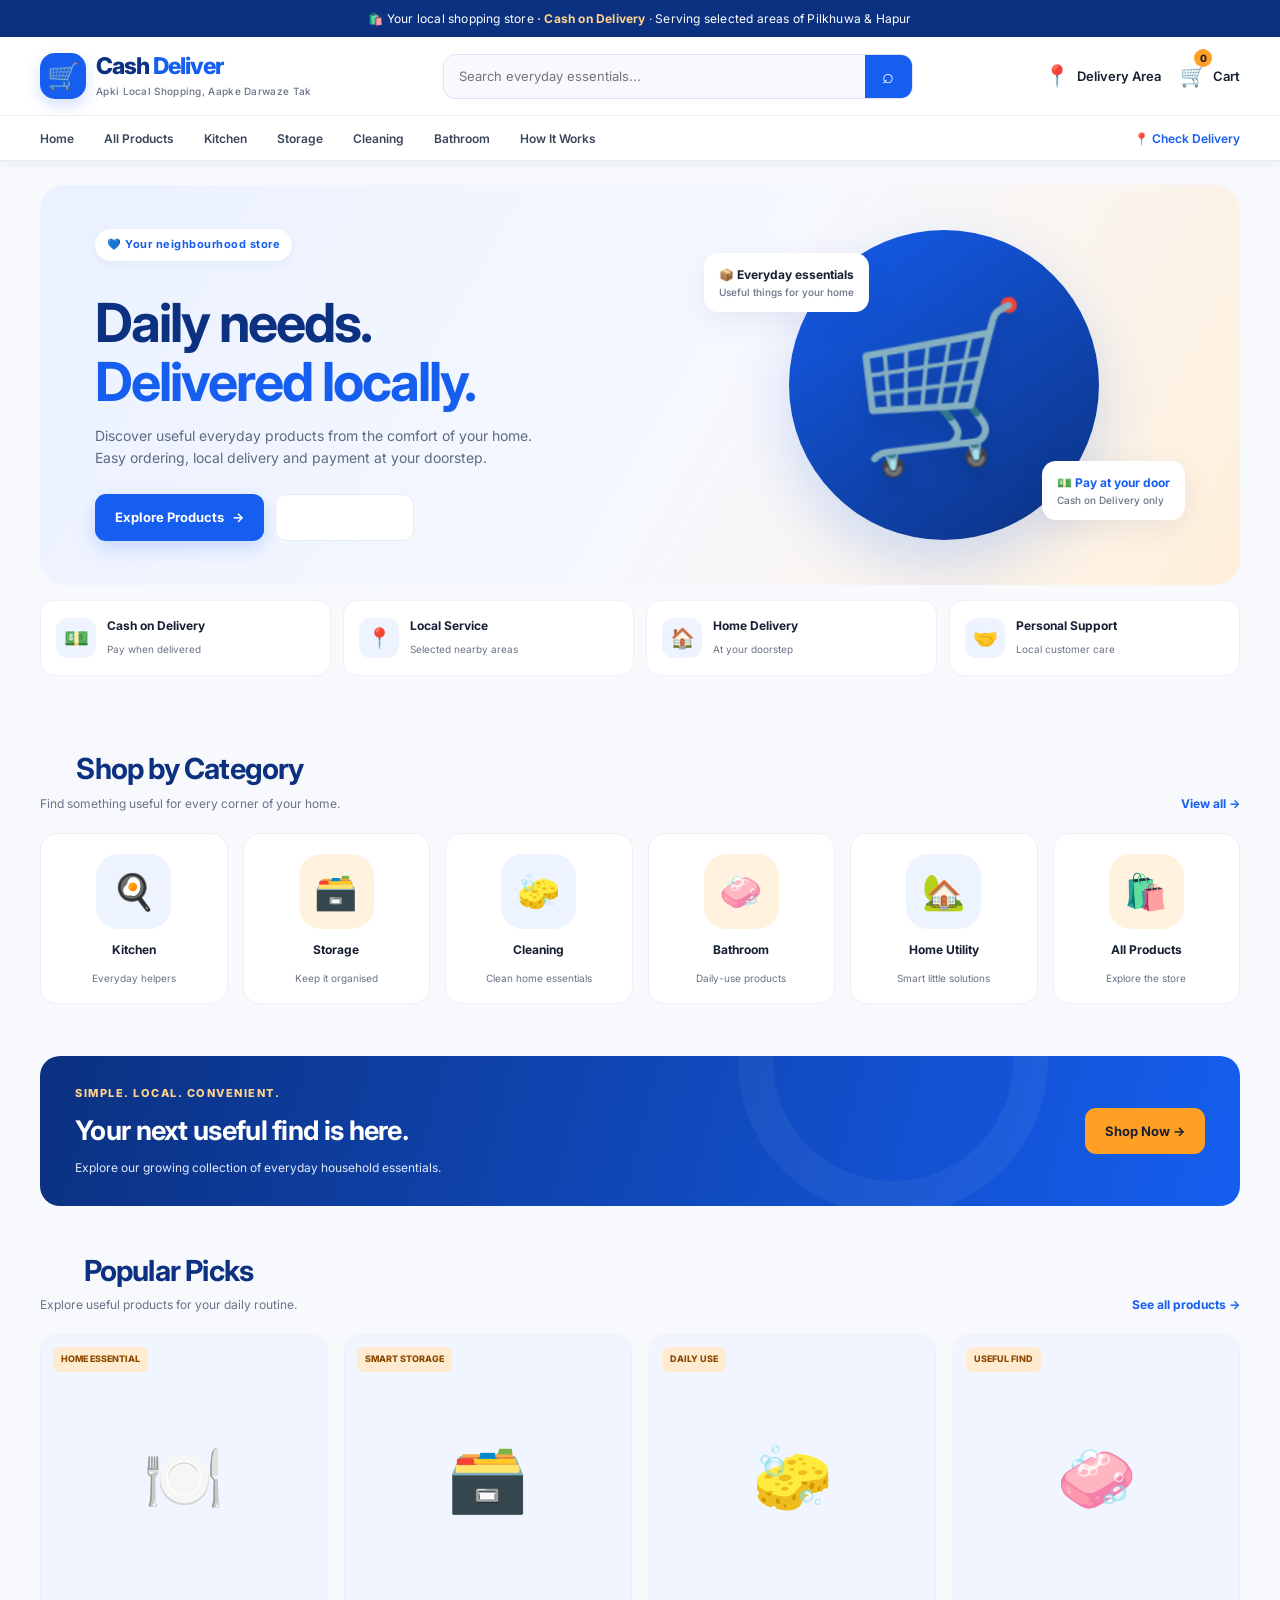
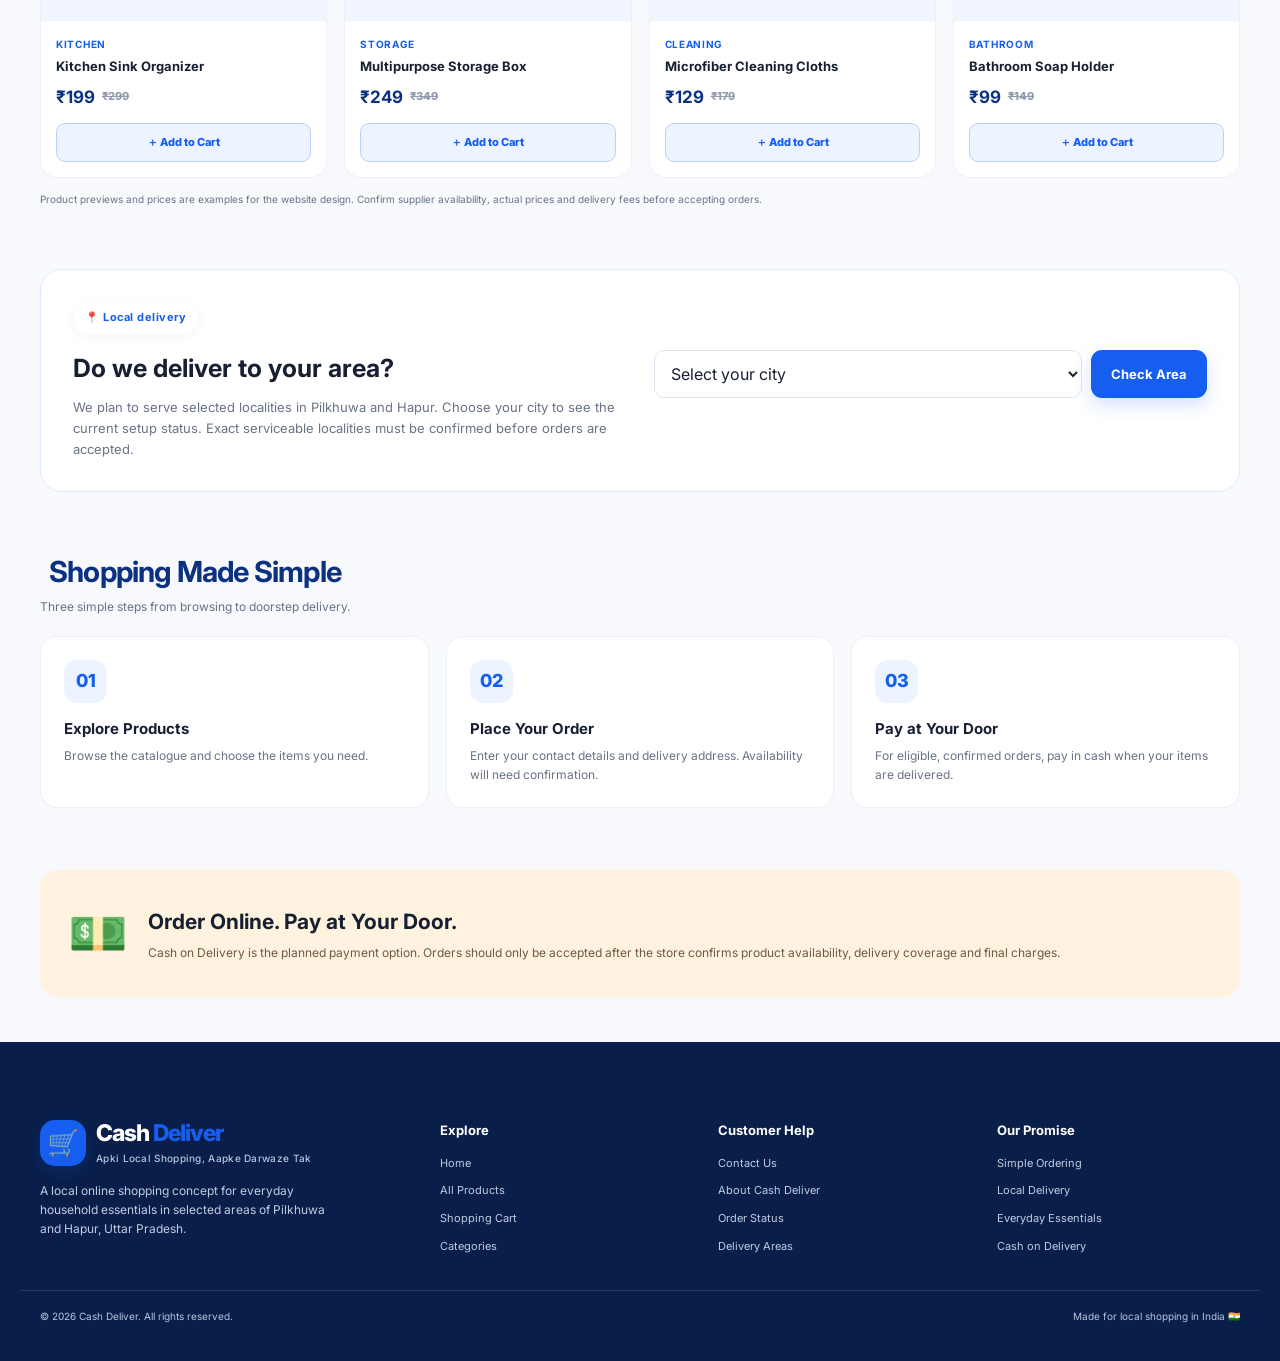
==== commit aee1e5af: "Update Website" ====
--- a/index.html
+++ b/index.html
@@ -1,4 +1,3 @@
-```html
 <!DOCTYPE html>
 <html lang="en">
 <head>
@@ -1132,4 +1131,3 @@
   </script>
 </body>
 </html>
-```
